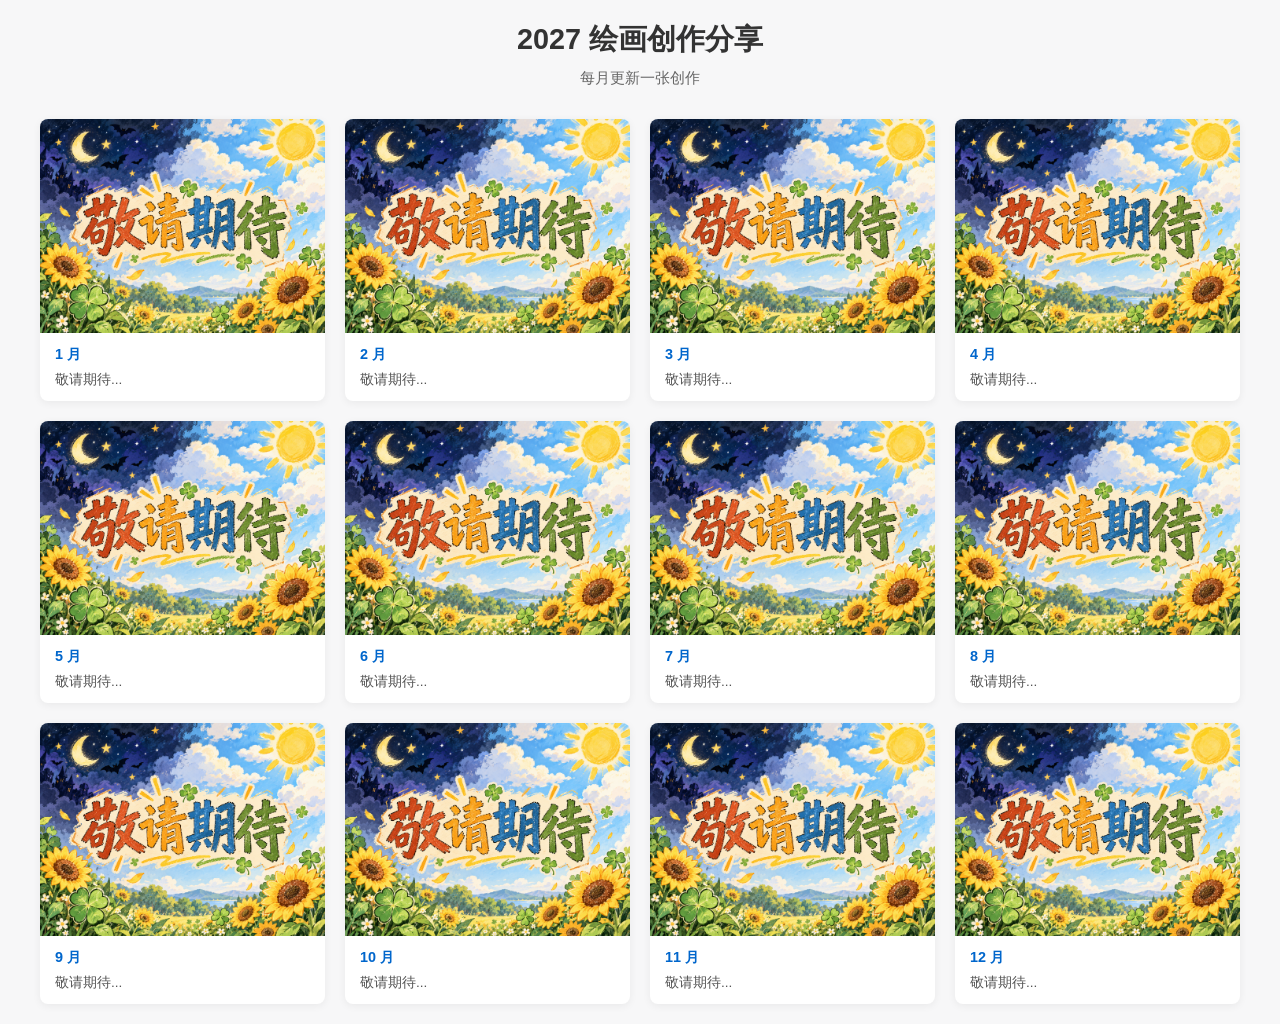
==== index.html @ 1d423668 "Create initial art gallery page - Added the main gallery page structure - Added artwork cards for ea" ====
<!DOCTYPE html>
<html lang="zh-CN">
<head>
    <meta charset="UTF-8">
    <meta name="viewport" content="width=device-width, initial-scale=1.0">
    <title>阿一的个人绘画作品集</title>
    <link rel="stylesheet" href="style.css">
</head>
<body>
    <header>
        <h1>2027 绘画创作分享</h1>
        <p>每月更新一张创作</p>
    </header>

    <main class="gallery-container">
        <!-- 1月 -->
        <div class="card">
            <div class="img-wrapper">
                <img src="images/placeholder.jpg" alt="1月作品">
            </div>
            <div class="card-info">
                <span class="month">1 月</span>
                <p class="description">敬请期待...</p>
            </div>
        </div>

        <!-- 2月 -->
        <div class="card">
            <div class="img-wrapper">
                <img src="images/placeholder.jpg" alt="2月作品">
            </div>
            <div class="card-info">
                <span class="month">2 月</span>
                <p class="description">敬请期待...</p>
            </div>
        </div>

        <!-- 3月 -->
        <div class="card">
            <div class="img-wrapper">
                <img src="images/placeholder.jpg" alt="3月作品">
            </div>
            <div class="card-info">
                <span class="month">3 月</span>
                <p class="description">敬请期待...</p>
            </div>
        </div>

        <!-- 4月 -->
        <div class="card">
            <div class="img-wrapper">
                <img src="images/placeholder.jpg" alt="4月作品">
            </div>
            <div class="card-info">
                <span class="month">4 月</span>
                <p class="description">敬请期待...</p>
            </div>
        </div>

        <!-- 5月 -->
        <div class="card">
            <div class="img-wrapper">
                <img src="images/placeholder.jpg" alt="5月作品">
            </div>
            <div class="card-info">
                <span class="month">5 月</span>
                <p class="description">敬请期待...</p>
            </div>
        </div>

        <!-- 6月 -->
        <div class="card">
            <div class="img-wrapper">
                <img src="images/placeholder.jpg" alt="6月作品">
            </div>
            <div class="card-info">
                <span class="month">6 月</span>
                <p class="description">敬请期待...</p>
            </div>
        </div>

        <!-- 7月 -->
        <div class="card">
            <div class="img-wrapper">
                <img src="images/placeholder.jpg" alt="7月作品">
            </div>
            <div class="card-info">
                <span class="month">7 月</span>
                <p class="description">敬请期待...</p>
            </div>
        </div>

        <!-- 8月 -->
        <div class="card">
            <div class="img-wrapper">
                <img src="images/placeholder.jpg" alt="8月作品">
            </div>
            <div class="card-info">
                <span class="month">8 月</span>
                <p class="description">敬请期待...</p>
            </div>
        </div>

        <!-- 9月 -->
        <div class="card">
            <div class="img-wrapper">
                <img src="images/placeholder.jpg" alt="9月作品">
            </div>
            <div class="card-info">
                <span class="month">9 月</span>
                <p class="description">敬请期待...</p>
            </div>
        </div>

        <!-- 10月 -->
        <div class="card">
            <div class="img-wrapper">
                <img src="images/placeholder.jpg" alt="10月作品">
            </div>
            <div class="card-info">
                <span class="month">10 月</span>
                <p class="description">敬请期待...</p>
            </div>
        </div>

        <!-- 11月 -->
        <div class="card">
            <div class="img-wrapper">
                <img src="images/placeholder.jpg" alt="11月作品">
            </div>
            <div class="card-info">
                <span class="month">11 月</span>
                <p class="description">敬请期待...</p>
            </div>
        </div>

        <!-- 12月 -->
        <div class="card">
            <div class="img-wrapper">
                <img src="images/placeholder.jpg" alt="12月作品">
            </div>
            <div class="card-info">
                <span class="month">12 月</span>
                <p class="description">敬请期待...</p>
            </div>
        </div>
    </main>
</body>
</html>
---- style.css ----
* {
    box-sizing: border-box;
    margin: 0;
    padding: 0;
}

body {
    font-family: -apple-system, BlinkMacSystemFont, "Segoe UI", Roboto, sans-serif;
    background-color: #f7f7f8;
    color: #333;
    padding: 20px;
}

header {
    text-align: center;
    margin-bottom: 30px;
}

header h1 {
    font-size: 1.8rem;
    margin-bottom: 8px;
}

header p {
    color: #666;
    font-size: 0.95rem;
}

/* 默认布局（手机端）：单列 1 x 12 上下下滑 */
.gallery-container {
    display: grid;
    grid-template-columns: 1fr; 
    gap: 20px;
    max-width: 1200px;
    margin: 0 auto;
}

/* 电脑端屏幕（宽度大于 768px）：自动切换为 4 列 x 3 行 */
@media (min-width: 768px) {
    .gallery-container {
        grid-template-columns: repeat(4, 1fr);
    }
}

.card {
    background: #fff;
    border-radius: 8px;
    overflow: hidden;
    box-shadow: 0 2px 8px rgba(0,0,0,0.06);
    display: flex;
    flex-direction: column;
}

.img-wrapper {
    width: 100%;
    aspect-ratio: 4 / 3; /* 固定图片宽高比 */
    background-color: #eee;
}

.img-wrapper img {
    width: 100%;
    height: 100%;
    object-fit: cover;
    display: block;
}

.card-info {
    padding: 12px 15px;
}

.card-info .month {
    display: inline-block;
    font-weight: bold;
    font-size: 0.9rem;
    color: #0066cc;
    margin-bottom: 6px;
}

.card-info .description {
    font-size: 0.85rem;
    color: #555;
    line-height: 1.4;
}
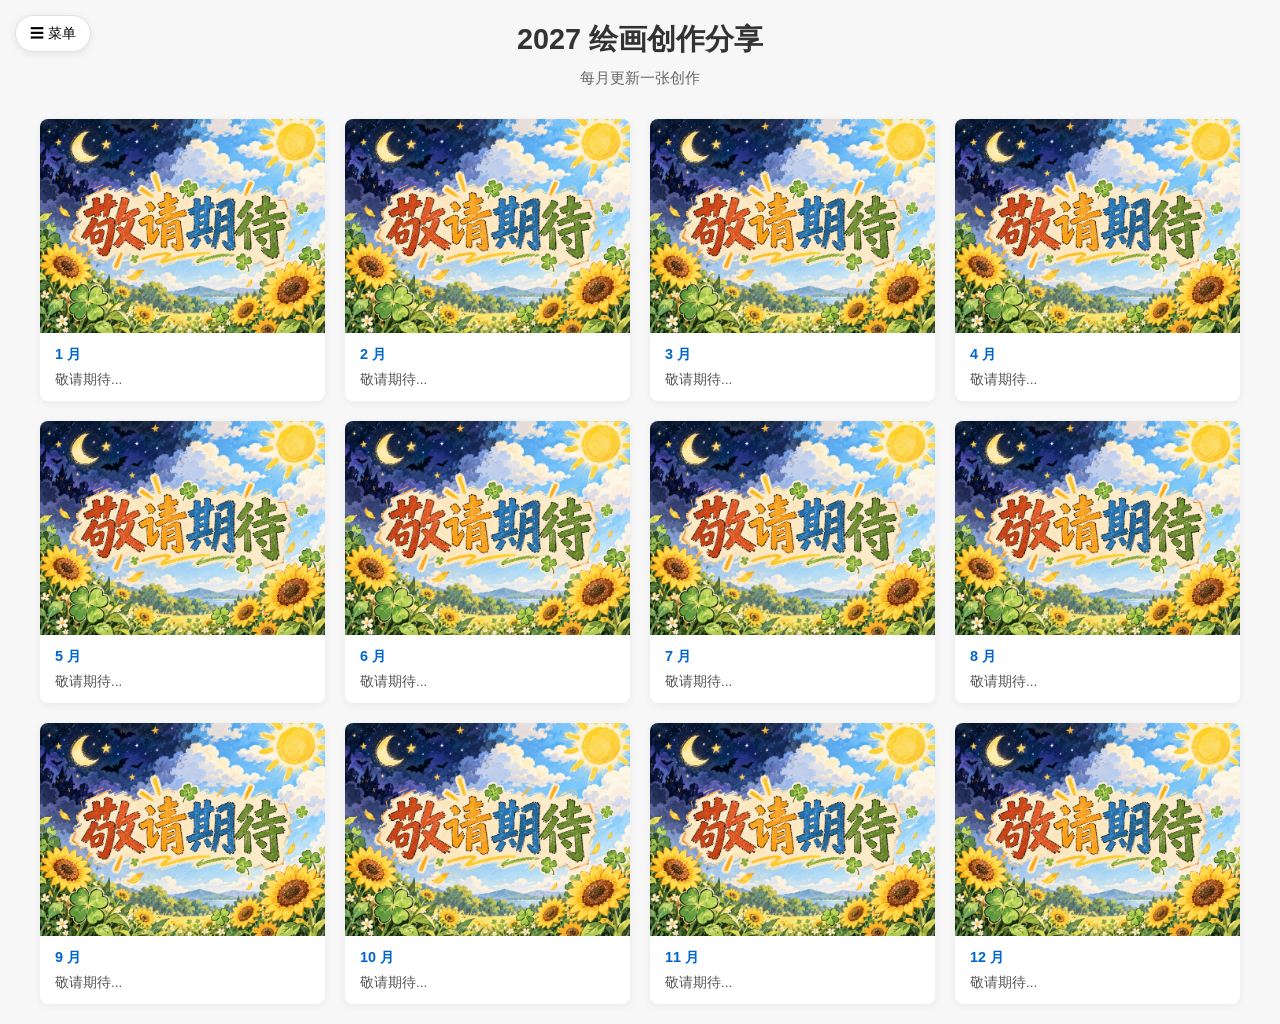
==== commit 36ee95f9: "feat: implement multi-page navigation and portfolio archive - Add global dropdown menu for site-wide" ====
--- a/index.html
+++ b/index.html
@@ -7,6 +7,14 @@
     <link rel="stylesheet" href="style.css">
 </head>
 <body>
+    <!-- 左上角导航按钮 -->
+    <div class="nav-container">
+        <button id="menu-toggle" class="menu-btn">☰ 菜单</button>
+        <div id="dropdown-menu" class="dropdown-menu">
+            <a href="history.html">📜 历史</a>
+            <a href="about.html">👤 关于我</a>
+        </div>
+    </div>
     <header>
         <h1>2027 绘画创作分享</h1>
         <p>每月更新一张创作</p>
@@ -145,5 +153,55 @@
             </div>
         </div>
     </main>
+    <!-- Lightbox 燈箱彈窗結構 -->
+    <div id="lightbox" class="lightbox">
+        <div class="lightbox-content">
+            <img id="lightbox-img" src="" alt="作品大圖">
+            <div class="lightbox-text">
+                <span id="lightbox-month" class="lightbox-month"></span>
+                <p id="lightbox-desc" class="lightbox-desc"></p>
+            </div>
+        </div>
+    </div>
+
+    <script>
+        const lightbox = document.getElementById('lightbox');
+        const lightboxImg = document.getElementById('lightbox-img');
+        const lightboxMonth = document.getElementById('lightbox-month');
+        const lightboxDesc = document.getElementById('lightbox-desc');
+
+        // 綁定所有作品卡片的點擊事件
+        document.querySelectorAll('.card').forEach(card => {
+            card.addEventListener('click', () => {
+                const img = card.querySelector('.img-wrapper img');
+                const month = card.querySelector('.month');
+                const desc = card.querySelector('.description');
+
+                if (img) {
+                    lightboxImg.src = img.src;
+                    lightboxMonth.textContent = month ? month.textContent : '';
+                    lightboxDesc.textContent = desc ? desc.textContent : '';
+                    lightbox.classList.add('active');
+                }
+            });
+        });
+
+        // 點擊任意空白處（遮罩區域）關閉大圖
+        lightbox.addEventListener('click', () => {
+            lightbox.classList.remove('active');
+        });
+        // 导航菜单开关控制
+        const menuToggle = document.getElementById('menu-toggle');
+        const dropdownMenu = document.getElementById('dropdown-menu');
+
+        menuToggle.addEventListener('click', (e) => {
+            e.stopPropagation();
+            dropdownMenu.classList.toggle('show');
+        });
+
+        document.addEventListener('click', () => {
+            dropdownMenu.classList.remove('show');
+        });
+    </script>
 </body>
 </html>
--- a/style.css
+++ b/style.css
@@ -80,4 +80,233 @@
     font-size: 0.85rem;
     color: #555;
     line-height: 1.4;
+}
+
+/* 增加卡片可點擊提示與懸浮動畫 */
+.card {
+    cursor: pointer;
+    transition: transform 0.25s ease, box-shadow 0.25s ease;
+}
+
+.card:hover {
+    transform: translateY(-5px);
+    box-shadow: 0 8px 20px rgba(0,0,0,0.12);
+}
+
+/* Lightbox 燈箱全螢幕遮罩 */
+.lightbox {
+    display: none;
+    position: fixed;
+    top: 0;
+    left: 0;
+    width: 100vw;
+    height: 100vh;
+    background-color: rgba(0, 0, 0, 0.85);
+    backdrop-filter: blur(8px); /* 毛玻璃模糊背景 */
+    z-index: 1000;
+    justify-content: center;
+    align-items: center;
+    padding: 20px;
+    opacity: 0;
+    transition: opacity 0.25s ease;
+}
+
+.lightbox.active {
+    display: flex;
+    opacity: 1;
+}
+
+/* 彈窗內容主體 */
+.lightbox-content {
+    max-width: 90vw;
+    max-height: 90vh;
+    display: flex;
+    flex-direction: column;
+    align-items: center;
+    background: #ffffff;
+    border-radius: 12px;
+    overflow: hidden;
+    box-shadow: 0 10px 30px rgba(0,0,0,0.5);
+    animation: zoomIn 0.25s ease;
+}
+
+.lightbox-content img {
+    max-width: 100%;
+    max-height: 70vh;
+    object-fit: contain;
+    background-color: #111;
+}
+
+.lightbox-text {
+    padding: 16px 20px;
+    width: 100%;
+    background: #ffffff;
+    text-align: center;
+}
+
+.lightbox-month {
+    display: block;
+    font-weight: bold;
+    color: #0066cc;
+    font-size: 1rem;
+    margin-bottom: 6px;
+}
+
+.lightbox-desc {
+    color: #444;
+    font-size: 0.95rem;
+    line-height: 1.5;
+}
+
+/* 彈窗淡入動畫 */
+@keyframes zoomIn {
+    from {
+        transform: scale(0.92);
+        opacity: 0;
+    }
+    to {
+        transform: scale(1);
+        opacity: 1;
+    }
+}
+
+/* ==================== 左上角导航菜单样式 ==================== */
+.nav-container {
+    position: fixed;
+    top: 15px;
+    left: 15px;
+    z-index: 900;
+}
+
+.menu-btn {
+    background: #ffffff;
+    border: 1px solid #e0e0e0;
+    padding: 8px 14px;
+    border-radius: 20px;
+    font-size: 0.9rem;
+    cursor: pointer;
+    box-shadow: 0 2px 8px rgba(0,0,0,0.08);
+    transition: all 0.2s ease;
+}
+
+.menu-btn:hover {
+    background: #f0f0f0;
+}
+
+.dropdown-menu {
+    display: none;
+    position: absolute;
+    top: 40px;
+    left: 0;
+    background: #ffffff;
+    border-radius: 8px;
+    box-shadow: 0 4px 15px rgba(0,0,0,0.12);
+    min-width: 120px;
+    overflow: hidden;
+    flex-direction: column;
+}
+
+.dropdown-menu.show {
+    display: flex;
+}
+
+.dropdown-menu a {
+    padding: 10px 16px;
+    color: #333;
+    text-decoration: none;
+    font-size: 0.9rem;
+    transition: background 0.2s ease;
+}
+
+.dropdown-menu a:hover {
+    background: #f5f5f5;
+    color: #0066cc;
+}
+
+/* ==================== 历史页面样式 ==================== */
+.history-container {
+    max-width: 600px;
+    margin: 40px auto;
+    display: flex;
+    flex-direction: column;
+    gap: 15px;
+    padding: 0 15px;
+}
+
+.history-card {
+    background: #ffffff;
+    padding: 20px;
+    border-radius: 10px;
+    text-decoration: none;
+    color: #333;
+    box-shadow: 0 2px 8px rgba(0,0,0,0.06);
+    transition: transform 0.2s ease, box-shadow 0.2s ease;
+    display: block;
+}
+
+.history-card:hover {
+    transform: translateY(-3px);
+    box-shadow: 0 6px 15px rgba(0,0,0,0.1);
+}
+
+.history-card h3 {
+    margin-bottom: 6px;
+    color: #0066cc;
+}
+
+.history-card p {
+    font-size: 0.85rem;
+    color: #666;
+}
+
+/* ==================== 关于我页面样式 ==================== */
+.about-card {
+    max-width: 500px;
+    margin: 40px auto;
+    background: #ffffff;
+    padding: 30px 25px;
+    border-radius: 12px;
+    box-shadow: 0 4px 15px rgba(0,0,0,0.06);
+    text-align: center;
+}
+
+.avatar-wrapper {
+    width: 110px;
+    height: 110px;
+    margin: 0 auto 20px auto;
+    border-radius: 50%;
+    overflow: hidden;
+    border: 3px solid #0066cc;
+}
+
+.avatar-wrapper img {
+    width: 100%;
+    height: 100%;
+    object-fit: cover;
+}
+
+.about-info {
+    text-align: left;
+    display: flex;
+    flex-direction: column;
+    gap: 15px;
+    margin-top: 20px;
+}
+
+.about-item {
+    border-bottom: 1px dashed #eee;
+    padding-bottom: 10px;
+}
+
+.about-item .label {
+    font-weight: bold;
+    color: #0066cc;
+    display: inline-block;
+    margin-bottom: 4px;
+}
+
+.about-item .content {
+    color: #444;
+    font-size: 0.95rem;
+    line-height: 1.5;
 }
